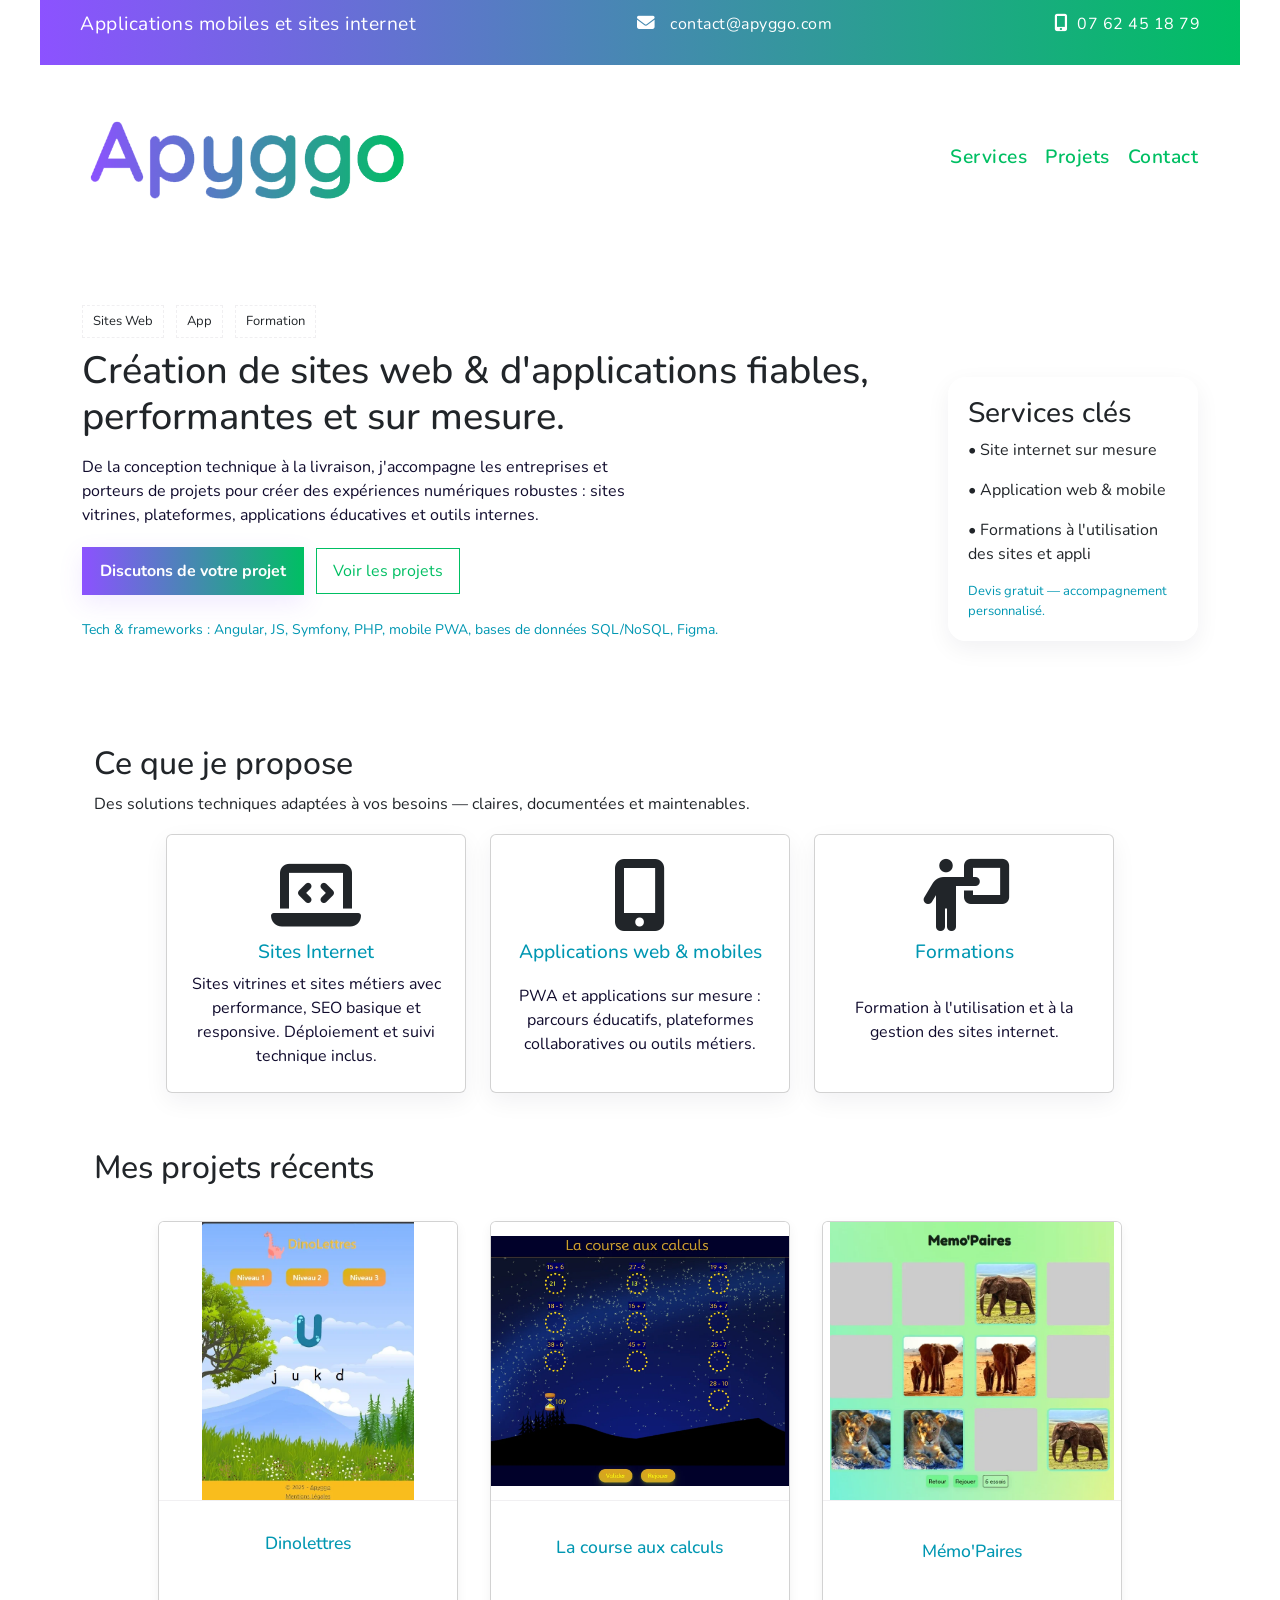
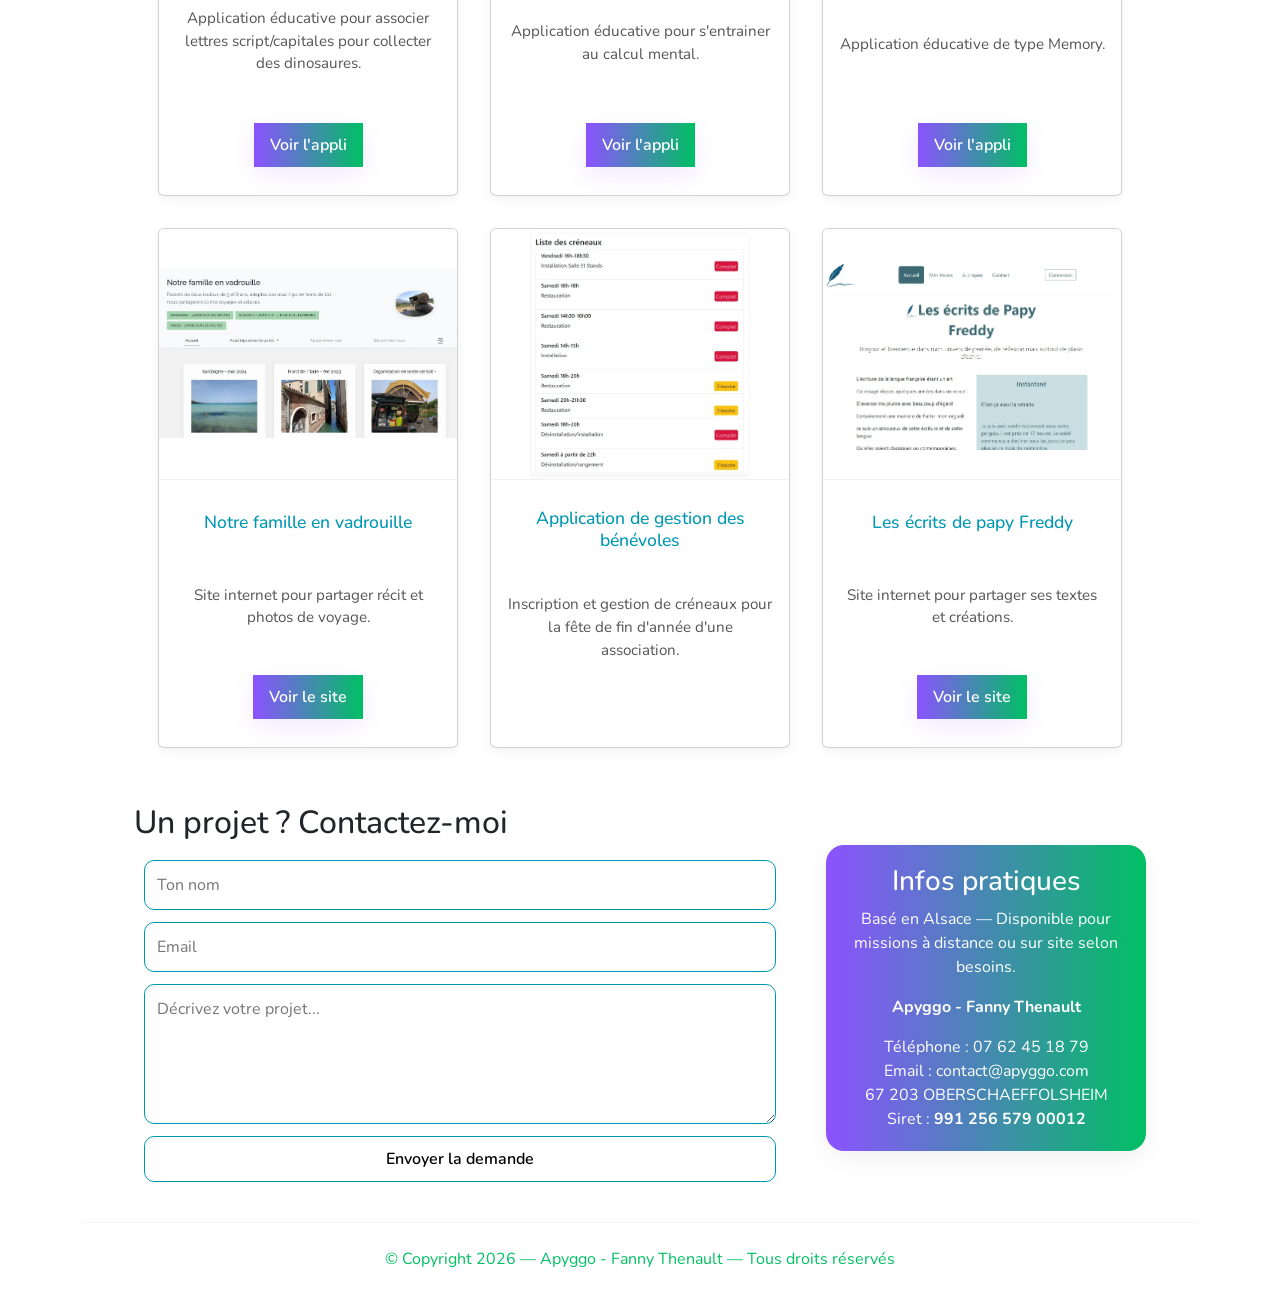
==== index.html @ 365cc399 "form francais" ====
<!doctype html>
<html lang="fr">
<head>
<meta charset="utf-8" />
<meta name="viewport" content="width=device-width,initial-scale=1" />
<title>Apyggo — Développement web & mobile sur mesure</title>
<meta name="description" content="Apyggo — Développeur web & mobile. Création de sites internet, applications éducatives et accompagnement technique sur mesure." />


<!-- Fonts -->
<link rel="preconnect" href="https://fonts.googleapis.com">
<link rel="preconnect" href="https://fonts.gstatic.com" crossorigin>
<link href="https://fonts.googleapis.com/css2?family=Nunito:ital,wght@0,200..1000;1,200..1000&family=Raleway:ital,wght@0,100..900;1,100..900&family=Roboto:ital,wght@0,100;0,300;0,400;0,500;0,700;0,900;1,100;1,300;1,400;1,500;1,700;1,900&display=swap" rel="stylesheet">
 <link href="styles.css" rel="stylesheet">
 <link rel="stylesheet" href="https://cdnjs.cloudflare.com/ajax/libs/font-awesome/6.5.0/css/all.min.css">
<link rel="stylesheet" href="https://cdn.jsdelivr.net/npm/bootstrap@5.3.3/dist/css/bootstrap.min.css" integrity="sha384-QWTKZyjpPEjISv5WaRU9OFeRpok6YctnYmDr5pNlyT2bRjXh0JMhjY6hW+ALEwIH" crossorigin="anonymous">


</head>
<body>


<div class="top-nav">
<p class="top-nav-title">Applications mobiles et sites internet</p>
<p><i class="fa-solid fa-envelope phone-icon"></i><a href="mailto:contact@apyggo.com"> contact@apyggo.com</a></p>
<p><i class="fa-solid fa-mobile-screen-button phone-icon"></i>07 62 45 18 79</p>
</div>

<header>
<div class="container nav">
<div class="brand">
<div class="logo">
<!-- Place your logo file at /assets/logo.png -->
<img src="images/logo_apyggo_3_small.png" alt="Apyggo — logo"/>
</div>

</div>
<nav>
<ul>
<li><a href="#services">Services</a></li>
<li><a href="#projects">Projets</a></li>
<li><a href="#contact">Contact</a></li>
</ul>
</nav>
</div>
</header>

<main class="container">


<!-- HERO -->
<section class="hero">
<div class="hero-left">
<div class="meta reveal">
<div class="chip">Sites Web </div>
<div class="chip">App </div>
<div class="chip">Formation</div>
</div>


<h1 class="reveal">Création de sites web & d'applications fiables, performantes et sur mesure.</h1>
<p class="reveal">De la conception technique à la livraison, j'accompagne les entreprises et porteurs de projets pour créer des expériences numériques robustes : sites vitrines, plateformes, applications éducatives et outils internes.</p>


<div class="cta-row reveal">
<button class="cta-primary" onclick="scrollToContact()">Discutons de votre projet</button>
<a class="cta-ghost" href="#projects">Voir les projets</a>
</div>


<div style="margin-top:22px" class="reveal">
<small class="muted">Tech & frameworks : Angular, JS, Symfony, PHP, mobile PWA, bases de données SQL/NoSQL, Figma.</small>
</div>
</div>


<aside class="hero-card reveal">
<h3 style="margin-top:0">Services clés</h3>
<ul style="padding:0;margin:8px 0 0 0;list-style:none">
<li class="mb-16">• Site internet sur mesure </li>
<li class="mb-16">• Application web & mobile</li>
<li class="mb-16">• Formations à l'utilisation des sites et appli</li>
</ul>
<div style="margin-top:10px;font-size:13px;color:var(--muted)">Devis gratuit — accompagnement personnalisé.</div>
</aside>
</section>


<!-- SERVICES -->
<section id="services">
<div class="container">
<h2 class="reveal">Ce que je propose</h2>
<p class="reveal">Des solutions techniques adaptées à vos besoins — claires, documentées et maintenables.</p>


<div class="service-area" style="margin-top:18px">
<div class="card reveal">
    <i class="fa-solid fa-laptop-code"></i>
<h3>Sites Internet</h3>
<p>Sites vitrines et sites métiers avec performance, SEO basique et responsive. Déploiement et suivi technique inclus.</p>
</div>
<div class="card reveal">
    <i class="fa-solid fa-mobile-screen-button"></i>
<h3>Applications web & mobiles</h3>
<p>PWA et applications sur mesure : parcours éducatifs, plateformes collaboratives ou outils métiers.</p>
</div>
<div class="card reveal">
    <i class="fa-solid fa-person-chalkboard"></i>
<h3>Formations</h3>
<p>Formation à l'utilisation et à la gestion des sites internet.</p>
</div>
</div>
</div>
</section>
<!-- PROJECTS -->

<div class="container" id="projects">
<h2 class="reveal">Mes projets récents</h2>


<div class="project-area" style="margin-top:18px">
    <div class="card card-project reveal">
    <img src="images/screenshots/screenshot_dinolettres.webp" alt="Dinolettres" />
<h3>Dinolettres</h3>
<p>Application éducative pour associer lettres script/capitales pour collecter des dinosaures.</p>
<a href="https://dinolettres.apyggo.com/"  target="_blank" rel="noopener norefeerer" class="cta-primary">Voir l'appli</a>
</div>
<div class="card card-project reveal">
    <img src="images/screenshots/screenshot_course-calcul.webp" alt="Course aux calculs" />
<h3>La course aux calculs</h3>
<p>Application éducative pour s'entrainer au calcul mental.</p>
<a href="https://lacourseauxcalculs.apyggo.com"  target="_blank" rel="noopener norefeerer" class="cta-primary">Voir l'appli</a>
</div>
<div class="card card-project reveal">
    <img src="images/screenshots/screenshot_memopaires.webp" alt="Memopaires" />
<h3>Mémo'Paires</h3>
<p>Application éducative de type Memory.</p>
<a href="https://fanny-elimar.github.io/MEMORY-GAME/"  target="_blank" rel="noopener norefeerer" class="cta-primary">Voir l'appli</a>
</div>
<div class="card card-project reveal">
<img src="images/screenshots/screenshot_nfev.webp" alt="Site de récit de voyage" />
<h3>Notre famille en vadrouille</h3>
<p>Site internet pour partager récit et photos de voyage.</p>
<a href="https://notrefamilleenvadrouille.fr/"  target="_blank" rel="noopener norefeerer" class="cta-primary">Voir le site</a>
</div>

<div class="card card-project reveal">
    <img src="images/screenshots/screenshot_lco.webp" alt="Gestion bénévoles" />
<h3>Application de gestion des bénévoles</h3>
<p>Inscription et gestion de créneaux pour la fête de fin d'année d'une association.</p>
<button class="cta-primary invisible"></button>
</div>
<div class="card card-project reveal">
    <img src="images\screenshots\screenshot_ledpf.webp" alt="Les ecrits de papy freddy" />
<h3>Les écrits de papy Freddy</h3>
<p>Site internet pour partager ses textes et créations.</p>
<a href="https://les-ecrits-de-papy-f66c7e903304.herokuapp.com/index.php"  target="_blank" rel="noopener norefeerer" class="cta-primary">Voir le site</a>
</div>
</div>
</div>
</section>






  <!-- TESTIMONIALS 
  <section>
    <div class="container">
      <h2 class="reveal">Témoignages</h2>
      <div class="testimonials" style="margin-top:18px">
        <blockquote class="reveal">« Travail sérieux, communication claire et livraison dans les délais. » — <strong>Claire D.</strong></blockquote>
        <blockquote class="reveal">« Solution technique solide, facile à maintenir. Merci ! » — <strong>Marc T.</strong></blockquote>
      </div>
    </div>
  </section>
  </main>
-->

  <!-- CONTACT -->
  <section id="contact">
    <div class="container">
      <div class="contact-form-container">
        <h2 class="reveal">Un projet ? Contactez-moi</h2>

<form id="contactForm" class="reveal contact-form" action="https://formsubmit.co/3fa134fcbb87dc10301cbcd8e6953975" method="POST">
  
  <!-- Nom -->
  <input type="text" name="name" placeholder="Ton nom" required />

  <!-- Email -->
  <input type="email" name="email" placeholder="Email" required />

  <!-- Message -->
  <textarea name="message" placeholder="Décrivez votre projet..." required></textarea>

  <!-- Honeypot pour anti-spam -->
  <input type="text" name="_honey" style="display:none" />

  <!-- Langue en français -->
  <input type="hidden" name="_language" value="fr">

  <!-- Sujet du mail -->
  <input type="hidden" name="_subject" value="Nouveau message depuis le site">

  <!-- Template tableau -->
  <input type="hidden" name="_template" value="table">

  <button type="submit" class="btn-contact">Envoyer la demande</button>
</form>

<!-- Message de confirmation -->
<div id="confirmationMessage" style="display:none; margin-top: 16px; color: green; font-weight: 600;">
  Merci ! Votre message a bien été envoyé.
</div>
      </div>

      <aside class="hero-card reveal contact-card">
        <h3>Infos pratiques</h3>
        <p >Basé en Alsace — Disponible pour missions à distance ou sur site selon besoins. </p>
        <div >
        <p ><strong>Apyggo - Fanny Thenault</strong></p>
          <p class="coordonnees">Téléphone : 07 62 45 18 79</p>
          <p class="coordonnees">Email : <a href="mailto:contact@apyggo.com">contact@apyggo.com</a></p>
          <p class="coordonnees">67 203 OBERSCHAEFFOLSHEIM</p>
          <p class="coordonnees">Siret : <strong>991 256 579 00012</strong></p>
        </div>
      </aside>
    </div>
  </section>



<footer>
  <div class="container footer">

      <p>© Copyright <span id="year"></span> — Apyggo - Fanny Thenault — Tous droits réservés </p>

  </div>
</footer>
<button id="backToTop" title="Retour en haut">^</button>

  <script src="https://cdn.jsdelivr.net/npm/bootstrap@5.3.0-alpha1/dist/js/bootstrap.bundle.min.js"></script>
    <script src="script.js"></script>
    <script src="https://cdn.jsdelivr.net/npm/bootstrap@5.3.3/dist/js/bootstrap.min.js" integrity="sha384-0pUGZvbkm6XF6gxjEnlmuGrJXVbNuzT9qBBavbLwCsOGabYfZo0T0to5eqruptLy" crossorigin="anonymous"></script>
    <script src="https://cdn.jsdelivr.net/npm/bootstrap@5.3.3/dist/js/bootstrap.bundle.min.js" integrity="sha384-YvpcrYf0tY3lHB60NNkmXc5s9fDVZLESaAA55NDzOxhy9GkcIdslK1eN7N6jIeHz" crossorigin="anonymous"></script>


</body>
</html>
---- styles.css ----
:root{
--bg: #ffffff;
--muted: #0097b2;
--text: #100b2d; /* ton violet sombre existant */
--accent-start: #8c52ff; /* fournie */
--accent-end: #00bf63; /* fournie (corrigée) */
--accent: linear-gradient(90deg,var(--accent-start),var(--accent-end));
--card-shadow: 0 8px 24px rgba(16,11,45,0.06);
--radius: 14px;
--container: 1100px;
}


*{box-sizing:border-box;   font-family: "Nunito", sans-serif; }
html,body{height:100%;}
body{
margin:0;
font-family: "Nunito", sans-serif;
color:var(--text);
background:var(--bg);
-webkit-font-smoothing:antialiased;
-moz-osx-font-smoothing:grayscale;
line-height:1.5;
-webkit-tap-highlight-color:transparent;
}


a{color:inherit;text-decoration:none}





/* Header */
.top-nav{padding:0 0;position:sticky;top:0;backdrop-filter: blur(6px);background:linear-gradient(90deg, #8c52ff, #00bf63);z-index:60;
max-width: 1200px;
  margin: 0 auto;
  padding: 10px 40px;
  display: flex;
  flex-wrap: wrap;
  align-items: center;
  justify-content: space-between;}
  .top-nav-title {
    font-size: larger;
  }

.nav{max-width: 1200px;
  margin: 20px auto;
  padding: 18px 40px;
  display: flex;
  align-items: center;
  justify-content: space-between;}
.brand{display:flex;gap:12px;align-items:center}
.logo{display:flex;align-items:center;gap:10px;}
.logo img{height:110px;width:auto;display:block;}
.brand .title{font-weight:700;color:var(--text)}
nav ul{display:flex;gap:18px;list-style:none;margin:0;padding:0}
.nav ul{display:flex;gap:18px;list-style:none;margin:0;padding:0}
.phone-icon {
  color: white;
  font-size: 1.1rem;
  padding: 0 10px;
}
.top-nav p {
    color: #fff;
  letter-spacing: 0.5px;
  position: relative;
  transition: transform 0.3s ease;}

  .top-nav a {
    color: #fff;
  letter-spacing: 0.5px;
  position: relative;
  transition: transform 0.3s ease;
text-decoration: none;
}

.top-nav a:hover {
    color: #c0c4c8;
}

.nav a{color: var(--accent-end);
  text-decoration: none;
  font-weight: 600;
  font-size: 1.2rem;
  letter-spacing: 0.5px;
  position: relative;
  transition: color 0.3s ease;
}

  .nav-links a::after {
  content: "";
  position: absolute;
  bottom: -6px;
  left: 0;
  width: 0%;
  height: 2px;
  background: #fff;
  transition: width 0.3s ease;
}
nav a:hover {
  color: #548bc6;
}

.nav-links a:hover::after {
  width: 100%;
}
.btn{display:inline-flex;align-items:center;gap:10px;padding:10px 16px;border-radius:10px;border:1px solid rgba(16,11,45,0.06);background:white;cursor:pointer;font-weight:600}
.btn-contact{text-align: center;padding:10px 16px;border-radius:10px;border:1px solid var(--muted);background:white;cursor:pointer;font-weight:600}
.btn-contact:hover{background:var(--muted);color:white;cursor:pointer;font-weight:600}


/* Hero */
.hero{padding:64px 0 48px; display: flex;gap: 20px;}
.hero h1{font-size:38px;margin:0 0 16px}
.hero p{margin:0 0 20px;color:var(--text);max-width:56ch}
.cta-row{display:flex;gap:12px;align-items:center}
.cta-primary{background:var(--accent-start);background-image:var(--accent);color:white;padding:12px 18px;border:none;box-shadow:0 8px 24px rgba(140,82,255,0.12);cursor:pointer;font-weight:700}
.cta-ghost{border:1px solid var(--accent-end);color: var(--accent-end); padding:10px 16px;background:white; text-decoration: none;}


.hero-card{background:linear-gradient(180deg,rgba(255,255,255,0.9),white);padding:20px;border-radius:18px;box-shadow:var(--card-shadow);min-width:250px;margin-top: auto;}
.meta{display:flex;gap:12px;align-items:center;margin-bottom:10px}
.chip{font-size:13px;padding:6px 10px;border:1px dashed rgba(16,11,45,0.06)}
@media (max-width: 980px) {
  .hero {
    flex-direction: column;
    gap: 24px;
    padding: 48px 20px;
  }
}

/* Services */
section{padding:56px 0}

.service-area {
  display: flex;
  flex-wrap: wrap;
  justify-content: center; /* ✅ centrage plus fluide */
  gap: 24px; /* ✅ espace régulier entre cartes */
}

/* Carte */
.card {
  flex: 0 1 300px; /* ✅ largeur fixe mais flexible sur petits écrans */
  height: 300px;
  background: #fff;
  padding: 24px 20px;
  box-shadow: var(--card-shadow);
  color: var(--muted);
  text-align: center;
  border-radius: 12px;
  display: flex;
  flex-direction: column; /* ✅ structure verticale */
  justify-content: space-between; /* ✅ garde une belle répartition du contenu */
  transition: transform 0.3s ease, box-shadow 0.3s ease;
}

/* Icône */
.card i {
  font-size: 8vh;
  margin-bottom: 10px;
}

/* Titre */
.card h3 {
  margin: 0 0 8px;
  color: var(--muted);
  font-size: 1.2rem;
}

/* Texte */
.card p {
  margin: 0;
  color: var(--text);
  flex-grow: 1; /* ✅ équilibre les hauteurs selon la longueur du texte */
  display: flex;
  align-items: center;
  justify-content: center;
  text-align: center;
}


/* projets */
.card-project {
  display: flex;
  flex-direction: column;
  justify-content: space-between;
  background: #fff;
  border: 1px solid rgba(16, 11, 45, 0.06);
  box-shadow: 0 4px 12px rgba(0, 0, 0, 0.05);
  padding: 0 0 16px;
  text-align: center;
  transition: transform 0.3s ease, box-shadow 0.3s ease;
  height: 100%;
  width: 280px; /* ✅ rend la carte plus étroite (ajuste selon ton design) */
  margin:1rem;
  overflow: hidden;
}

/* Image */
.card-project img {
  width: 100%;
  height: 50%;
  object-fit: contain;
  background-color: #fff;
  border-bottom: 1px solid rgba(16, 11, 45, 0.06);
  display: block;
}

/* Contenu */
.card-project h3 {
  font-size: 1.1rem;
  color: var(--muted);
  margin: 14px 0 6px;
  padding: 0 1rem;
}

.card-project p {
  color: #555;
  font-size: 0.95rem;
  padding: 0 1rem;
  margin-bottom: 1px; /* ✅ réduit l’espace sous le texte */
  flex-grow: 0.5;
}

.card-project a {
    text-decoration: none;
}

/* Bouton */
.card-project .cta-primary {
  align-self: center;
  margin-top: 0; /* ✅ supprime l’espace supplémentaire au-dessus */
  margin-bottom: 12px; /* un petit espace en bas pour respirer */
  background: linear-gradient(90deg, #8c52ff, #00bf63);
  color: #fff;
  border: none;
  padding: 10px 16px;
  font-weight: 600;
  cursor: pointer;
  transition: opacity 0.3s ease;
}

.cta-primary.invisible {
    background:none;
}

.card-project .cta-primary:hover {
  opacity: 0.9;
}

.card-project:hover {
  transform:  scale(1.01);
  box-shadow: 0 6px 20px rgba(0, 0, 0, 0.08);
}

.project-area {
    display: flex;
    flex-wrap: wrap;
    justify-content: center;
}





/* Testimonials */
.testimonials{display:grid;grid-template-columns:1fr 1fr;gap:18px}
blockquote{margin:0;padding:18px;border-radius:12px;background:linear-gradient(180deg,rgba(240,246,255,0.7),white)}
/* Contact */
.contact{display:flex;}
form{display:flex;flex-direction:column;gap:12px}
input,textarea,select{padding:12px;border-radius:10px;border:1px solid var(--muted);font-size:15px}
textarea{min-height:140px}

#contact {
    padding:0 0;
max-width: 1200px;
  margin: 0 auto;
  padding: 40px 40px;
  display: flex;
    justify-content: center;
 }

 #contact .container {
  display: flex;
  flex-wrap: wrap; /* ✅ pour gérer le responsive */
  justify-content: space-between;
  align-items: center;
  gap: 40px;
  max-width: 1200px;
  width: 100%;
}

 .contact-form-container {
flex: 1;
 }

 .contact-card {background:linear-gradient(90deg, #8c52ff, #00bf63);
    padding: auto;
max-width: 320px;
  margin: 0 auto;

  color: white;

  text-align: center;
 }

 .coordonnees {
    padding: 0;
    margin: 0;
    gap: 10px;
 }

 .contact-card a {
    color: inherit;
    text-decoration: none;
 }

 .contact-form {
    background-color: #fff;
    padding: 10px;
    border: #0097b2;
    border-radius: 10px;
}



.footer{padding:24px 0;color:var(--accent-end);border-top:1px solid rgba(16,11,45,0.04);display: flex; justify-content: center;flex-wrap: wrap;}

#backToTop {
  position: fixed;
  bottom: 24px;
  right: 24px;
  width: 48px;
  height: 48px;
  display: flex;
  align-items: center;
  justify-content: center;

  font-size: 1.5rem;
  background: linear-gradient(90deg, #8c52ff, #00bf63);
  color: white;
  border: none;
  border-radius: 50%;
  cursor: pointer;
  box-shadow: 0 4px 12px rgba(0,0,0,0.25);
  opacity: 0;
  pointer-events: none;
  transition: all 0.3s ease;
  z-index: 999;
}

/* Affichage du bouton */
#backToTop.show {
  opacity: 0.5;
  pointer-events: auto;
}

/* Effet au hover */
#backToTop:hover {
  transform: translateY(-4px) scale(1.1);
  opacity: 1;
  box-shadow: 0 6px 20px rgba(0,0,0,0.3);
}


/* Responsive */
@media (max-width: 768px) {

  .card-project {
    width: 100%;
  }

  .card-project img {
    height: 200px;
  }
  .top-nav {
    width: 100%;
}
}


@media (max-width:640px){

header .nav {
    text-align: center;
}
.top-nav {
    width: 100%;
}
}

@media (max-width: 1200px) {
  .top-nav {
    max-width: 100%;
    width: 100%;
    margin: 0;
    border-radius: 0; /* optionnel, si tu veux qu’elle colle bien aux bords */
  }
}

@media (max-width: 800px) {
  .top-nav-title {
    display: none;
  }
}

/* Quand l'écran fait moins de 500px, on masque entièrement la barre du haut */
@media (max-width: 500px) {
  .top-nav {
    display: none;
  }
}



@media (max-width: 1200px) {
  .container {
    max-width: 100%;
    padding: 0 20px; /* marge latérale homogène sur tous les écrans < 1200px */
  }
}

@media (max-width: 768px) {
  /* Container du header */
  header .container.nav {
    flex-direction: column;      /* empile logo et nav */
    align-items: center;         /* centre horizontalement */
    gap: 16px;                   /* espace entre logo et nav */
    padding: 0 12px;
  }

  /* Logo centré */
  .brand {
    justify-content: center;
    width: 100%;
  }

  /* Nav centré */
  nav {
    width: 100%;
  }

  nav ul {
    justify-content: center;     /* centre les liens */
    flex-wrap: wrap;             /* wrap si trop long */
    gap: 12px;                   /* espace entre liens */
  }

  nav li {
    margin: 0;
  }
}




/* small animations */
.reveal{opacity:0;transform:translateY(10px);transition:all 700ms cubic-bezier(.16,.84,.24,1)}
.reveal.active{opacity:1}


/* utility */
.muted{color:var(--muted)}
.mb-16{margin-bottom:16px}
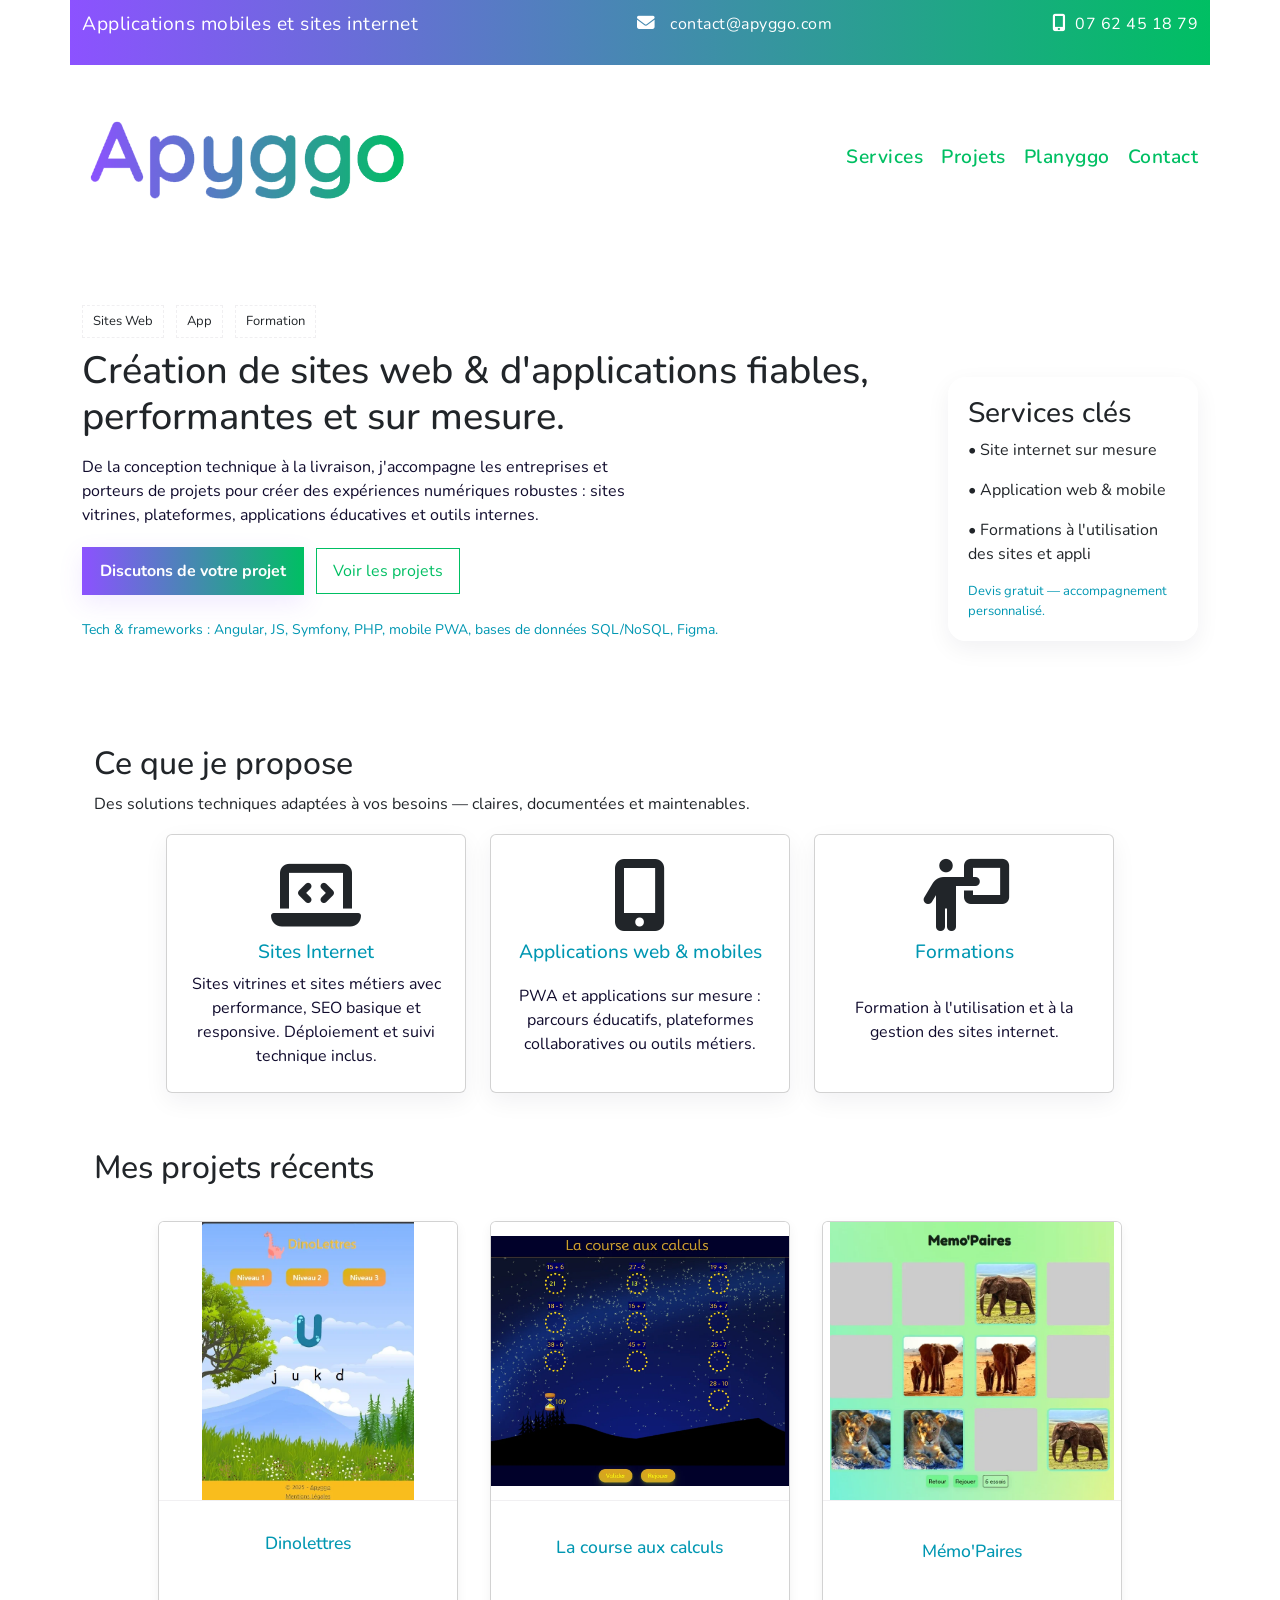
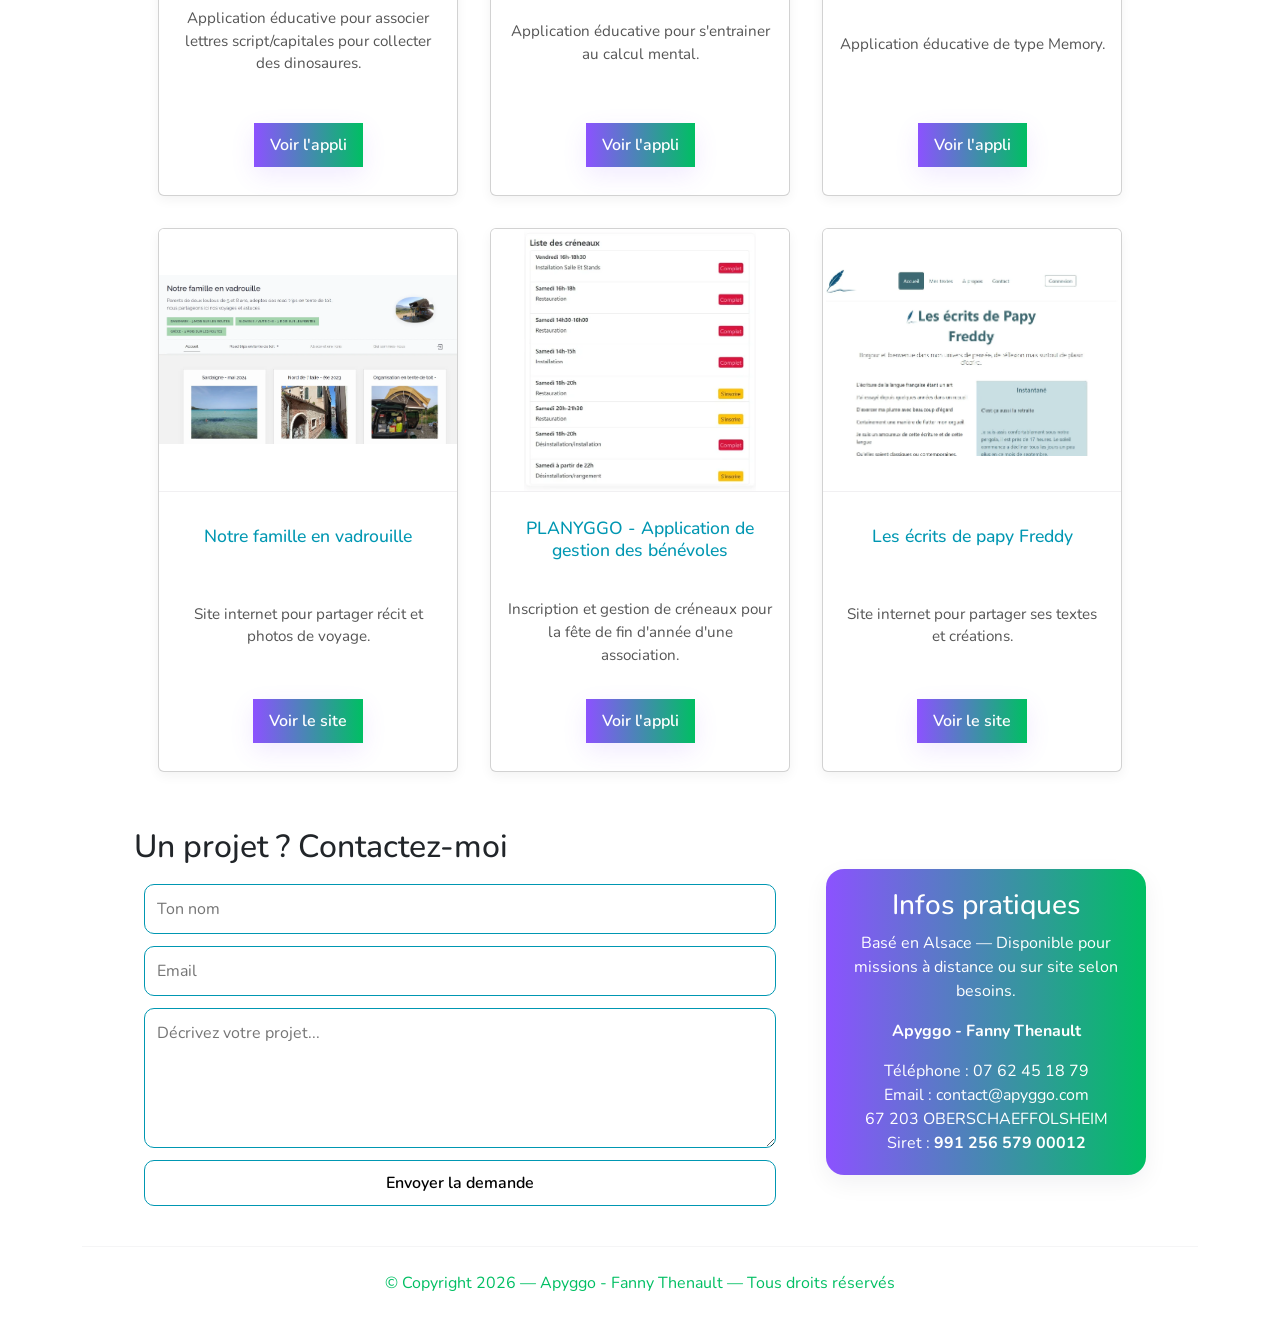
==== commit fb37cbe8: "ajout page planyggo" ====
--- a/index.html
+++ b/index.html
@@ -3,8 +3,8 @@
 <head>
 <meta charset="utf-8" />
 <meta name="viewport" content="width=device-width,initial-scale=1" />
-<title>Apyggo — Développement web & mobile sur mesure</title>
-<meta name="description" content="Apyggo — Développeur web & mobile. Création de sites internet, applications éducatives et accompagnement technique sur mesure." />
+<title>Apyggo — Développement web & mobile </title>
+<meta name="description" content="Apyggo — Développement web & mobile. Création de sites internet, applications éducatives et accompagnement technique sur mesure." />
 
 
 <!-- Fonts -->
@@ -14,20 +14,26 @@
  <link href="styles.css" rel="stylesheet">
  <link rel="stylesheet" href="https://cdnjs.cloudflare.com/ajax/libs/font-awesome/6.5.0/css/all.min.css">
 <link rel="stylesheet" href="https://cdn.jsdelivr.net/npm/bootstrap@5.3.3/dist/css/bootstrap.min.css" integrity="sha384-QWTKZyjpPEjISv5WaRU9OFeRpok6YctnYmDr5pNlyT2bRjXh0JMhjY6hW+ALEwIH" crossorigin="anonymous">
-
+    <meta property="og:title" content="Apyggo – Création d'applications et de sites web" />
+    <meta property="og:description" content="Conception d'applis pour simplifier l'apprentissage et le quotidien / Création de sites internet" />
+    <meta property="og:image" content="https://apyggo.com/images/logo_apyggo_2.png" />
+    <meta property="og:url" content="https://apyggo.com" />
+    <meta property="og:type" content="website" />
+
+<link rel="icon" href="images/logo_apyggo_favicon.png" type="image/png">
 
 </head>
 <body>
 
 
-<div class="top-nav">
+<div class="top-nav container">
 <p class="top-nav-title">Applications mobiles et sites internet</p>
 <p><i class="fa-solid fa-envelope phone-icon"></i><a href="mailto:contact@apyggo.com"> contact@apyggo.com</a></p>
 <p><i class="fa-solid fa-mobile-screen-button phone-icon"></i>07 62 45 18 79</p>
 </div>
 
 <header>
-<div class="container nav">
+<div class="container nav main">
 <div class="brand">
 <div class="logo">
 <!-- Place your logo file at /assets/logo.png -->
@@ -39,6 +45,7 @@
 <ul>
 <li><a href="#services">Services</a></li>
 <li><a href="#projects">Projets</a></li>
+<li><a href="planyggo.html">Planyggo</a></li>
 <li><a href="#contact">Contact</a></li>
 </ul>
 </nav>
@@ -146,10 +153,9 @@
 
 <div class="card card-project reveal">
     <img src="images/screenshots/screenshot_lco.webp" alt="Gestion bénévoles" />
-<h3>Application de gestion des bénévoles</h3>
+<h3>PLANYGGO - Application de gestion des bénévoles</h3>
 <p>Inscription et gestion de créneaux pour la fête de fin d'année d'une association.</p>
-<button class="cta-primary invisible"></button>
-</div>
+<a href="planyggo.html"  target="_blank" rel="noopener norefeerer" class="cta-primary">Voir l'appli</a></div>
 <div class="card card-project reveal">
     <img src="images\screenshots\screenshot_ledpf.webp" alt="Les ecrits de papy freddy" />
 <h3>Les écrits de papy Freddy</h3>
@@ -184,36 +190,12 @@
       <div class="contact-form-container">
         <h2 class="reveal">Un projet ? Contactez-moi</h2>
 
-<form id="contactForm" class="reveal contact-form" action="https://formsubmit.co/3fa134fcbb87dc10301cbcd8e6953975" method="POST">
-  
-  <!-- Nom -->
-  <input type="text" name="name" placeholder="Ton nom" required />
-
-  <!-- Email -->
-  <input type="email" name="email" placeholder="Email" required />
-
-  <!-- Message -->
-  <textarea name="message" placeholder="Décrivez votre projet..." required></textarea>
-
-  <!-- Honeypot pour anti-spam -->
-  <input type="text" name="_honey" style="display:none" />
-
-  <!-- Langue en français -->
-  <input type="hidden" name="_language" value="fr">
-
-  <!-- Sujet du mail -->
-  <input type="hidden" name="_subject" value="Nouveau message depuis le site">
-
-  <!-- Template tableau -->
-  <input type="hidden" name="_template" value="table">
-
-  <button type="submit" class="btn-contact">Envoyer la demande</button>
-</form>
-
-<!-- Message de confirmation -->
-<div id="confirmationMessage" style="display:none; margin-top: 16px; color: green; font-weight: 600;">
-  Merci ! Votre message a bien été envoyé.
-</div>
+        <form id="contactForm" class="reveal contact-form" action="https://formsubmit.co/3fa134fcbb87dc10301cbcd8e6953975" method="POST">
+          <input type="text" name="name" placeholder="Ton nom" required />
+          <input type="email" name="email" placeholder="Email" required />
+          <textarea name="message" placeholder="Décrivez votre projet..." required></textarea>
+          <button type="submit" class="btn-contact">Envoyer la demande</button>
+        </form>
       </div>
 
       <aside class="hero-card reveal contact-card">
--- a/styles.css
+++ b/styles.css
@@ -49,10 +49,12 @@
   padding: 18px 40px;
   display: flex;
   align-items: center;
-  justify-content: space-between;}
+  justify-content: space-between;
+}
 .brand{display:flex;gap:12px;align-items:center}
 .logo{display:flex;align-items:center;gap:10px;}
 .logo img{height:110px;width:auto;display:block;}
+.logo-planyggo img {height:40px;width:auto;display:block;}
 .brand .title{font-weight:700;color:var(--text)}
 nav ul{display:flex;gap:18px;list-style:none;margin:0;padding:0}
 .nav ul{display:flex;gap:18px;list-style:none;margin:0;padding:0}
@@ -327,7 +329,24 @@
 
 
 
-.footer{padding:24px 0;color:var(--accent-end);border-top:1px solid rgba(16,11,45,0.04);display: flex; justify-content: center;flex-wrap: wrap;}
+.footer{
+  padding:24px 0;
+  color:var(--accent-end);
+  border-top:1px solid rgba(16,11,45,0.04);
+  display: flex; 
+  justify-content: center;
+  flex-wrap: wrap;
+flex-direction: column;
+align-items: center;
+  i {
+      color:var(--accent-end);
+  }
+
+    a {
+      color:var(--accent-end);
+      text-decoration: none;
+  }
+}
 
 #backToTop {
   position: fixed;
@@ -401,7 +420,7 @@
   }
 }
 
-@media (max-width: 800px) {
+@media (max-width: 991px) {
   .top-nav-title {
     display: none;
   }
@@ -423,6 +442,7 @@
   }
 }
 
+body:not(.planyggo-page) {
 @media (max-width: 768px) {
   /* Container du header */
   header .container.nav {
@@ -453,6 +473,7 @@
     margin: 0;
   }
 }
+}
 
 
 
@@ -465,3 +486,54 @@
 /* utility */
 .muted{color:var(--muted)}
 .mb-16{margin-bottom:16px}
+
+
+.icone-planyggo {
+  color:var(--muted);
+}
+
+
+.tarif-area {
+  display: flex;
+  flex-wrap: wrap;
+  justify-content: center; /* ✅ centrage plus fluide */
+  gap: 24px; /* ✅ espace régulier entre cartes */
+
+  .card {
+    justify-content: center;
+  }
+}
+
+.tarif {
+  background:linear-gradient(90deg, #8c52ff, #00bf63);
+      padding: auto;
+max-width: 320px;
+  margin: 0 auto;
+  color: white;
+  text-align: center;
+      gap: 10px;
+display: flex;
+  p {
+    color: white;
+      text-align:left;
+      padding-bottom: 10px;
+      justify-content: start;
+  }
+
+  h3 {
+    color: white;
+    font-size: 1.6rem;
+  }
+}
+
+.hero-planyggo {
+
+
+  h1 {
+    font-size: 4rem;
+    color:var(--accent-start) ;
+    font-weight: 800;
+    margin-bottom: 50px;
+  }
+}
+
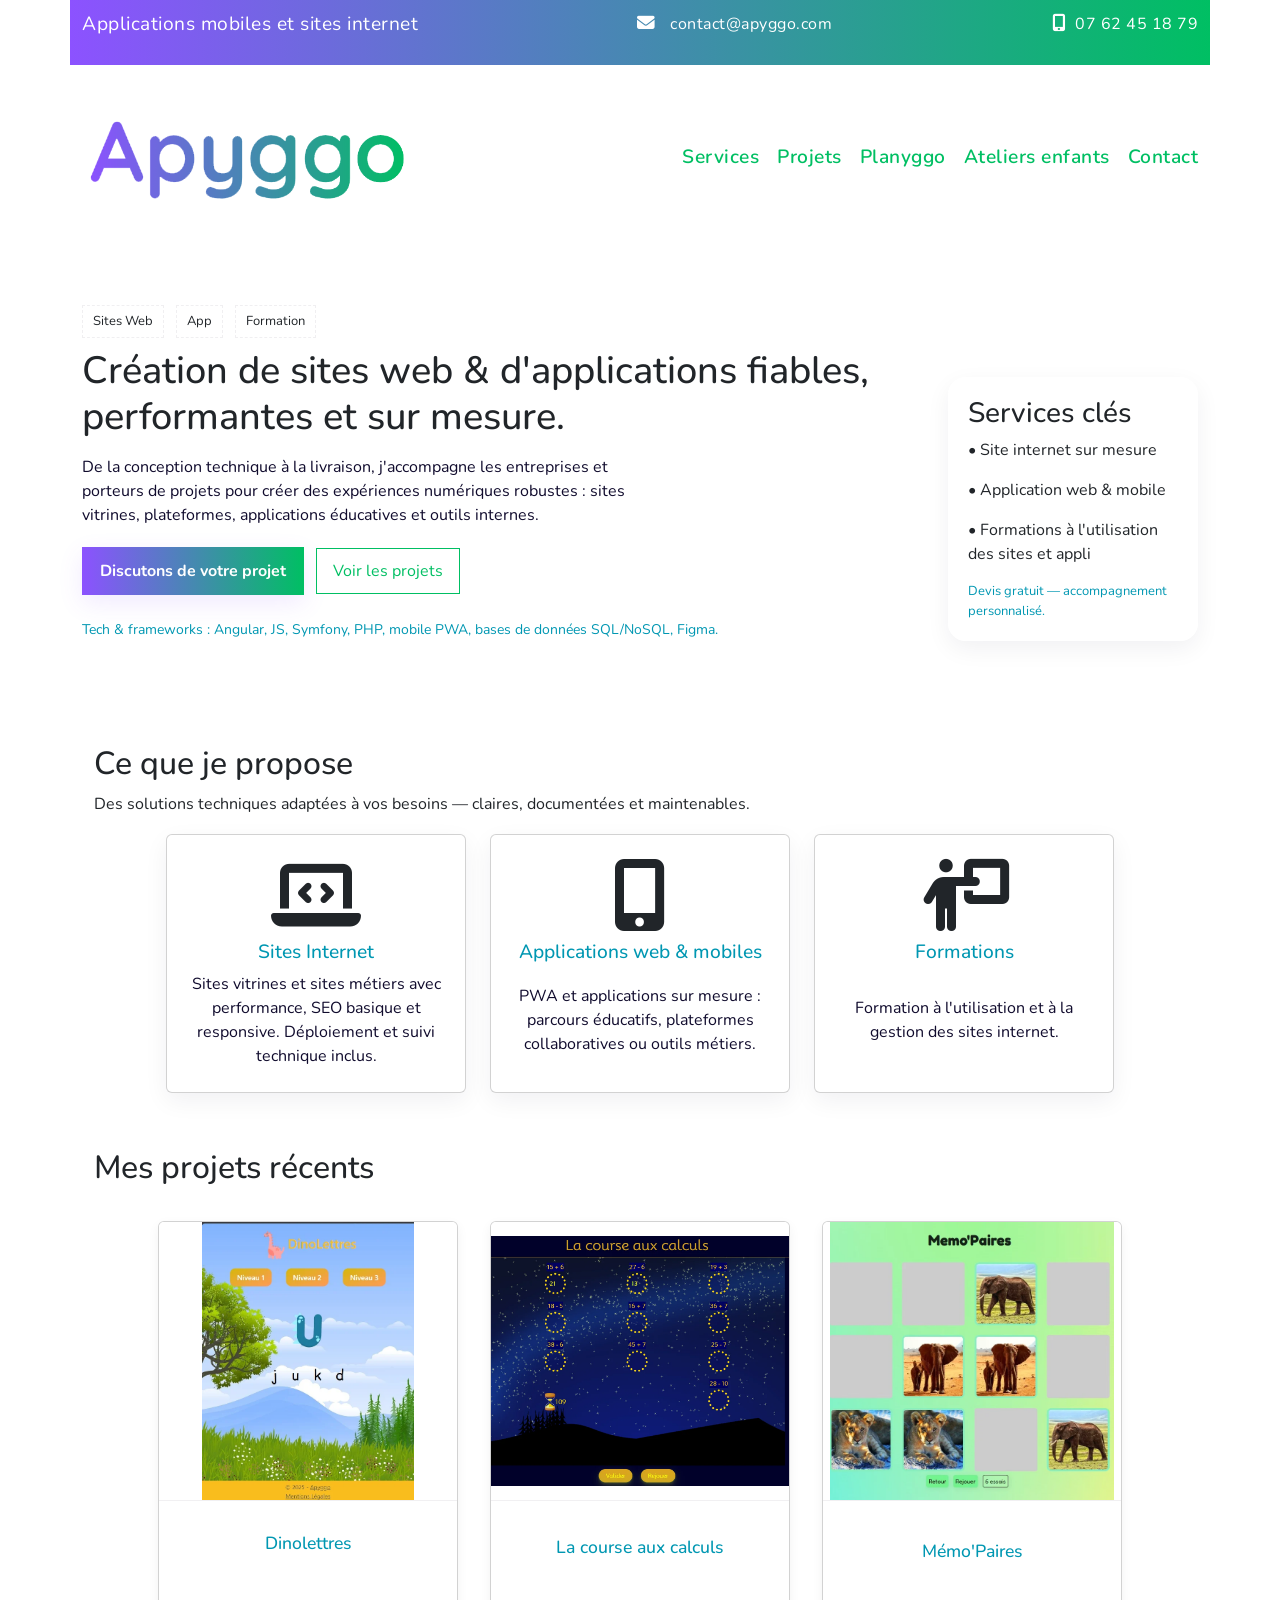
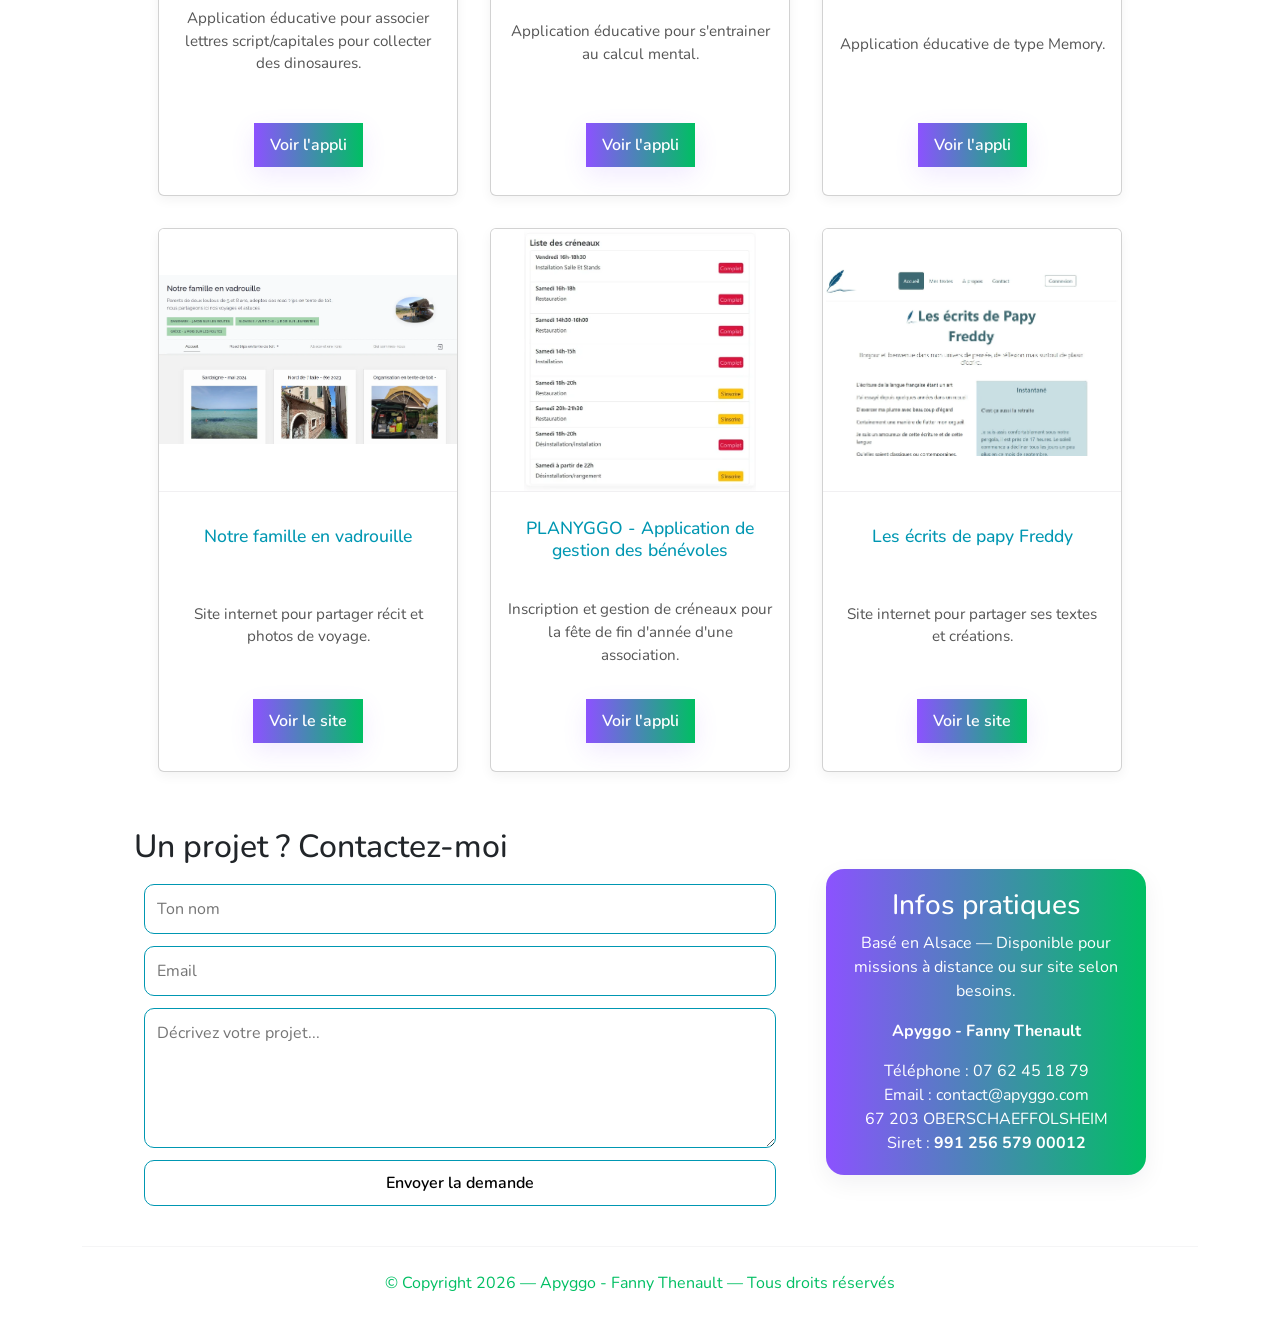
==== commit 80b82cf4: "ajout lien scratch sur page accueil" ====
--- a/index.html
+++ b/index.html
@@ -46,6 +46,7 @@
 <li><a href="#services">Services</a></li>
 <li><a href="#projects">Projets</a></li>
 <li><a href="planyggo.html">Planyggo</a></li>
+<li><a href="/stages-scratch/index.html">Ateliers enfants</a></li>
 <li><a href="#contact">Contact</a></li>
 </ul>
 </nav>
--- a/styles.css
+++ b/styles.css
@@ -117,8 +117,9 @@
 .hero h1{font-size:38px;margin:0 0 16px}
 .hero p{margin:0 0 20px;color:var(--text);max-width:56ch}
 .cta-row{display:flex;gap:12px;align-items:center}
-.cta-primary{background:var(--accent-start);background-image:var(--accent);color:white;padding:12px 18px;border:none;box-shadow:0 8px 24px rgba(140,82,255,0.12);cursor:pointer;font-weight:700}
+.cta-primary{background:var(--accent-start);background-image:var(--accent);color:white;padding:12px 18px;border:none;box-shadow:0 8px 24px rgba(140,82,255,0.12);cursor:pointer;font-weight:700; text-decoration: none;}
 .cta-ghost{border:1px solid var(--accent-end);color: var(--accent-end); padding:10px 16px;background:white; text-decoration: none;}
+
 
 
 .hero-card{background:linear-gradient(180deg,rgba(255,255,255,0.9),white);padding:20px;border-radius:18px;box-shadow:var(--card-shadow);min-width:250px;margin-top: auto;}
@@ -474,6 +475,7 @@
   }
 }
 }
+
 
 
 
@@ -519,10 +521,25 @@
       padding-bottom: 10px;
       justify-content: start;
   }
+  .center {
+  justify-content: center;
+  margin-top: 0;
+  padding-top: 0;
+  margin-bottom: 0;
+  padding-bottom: 0;
+  gap: 0;
+}
+span {
+  font-weight: 600;
+  font-size: 1.3rem;
+  padding-right: 10px;
+}
 
   h3 {
     color: white;
     font-size: 1.6rem;
+    padding-bottom: 0;
+    margin-bottom: 0;
   }
 }
 
@@ -537,3 +554,21 @@
   }
 }
 
+
+.blog-content div {
+  margin-bottom: 20px;
+  margin-left: 50px;
+  margin-top:20px;
+}
+
+.blog-content h2 {
+  margin-top: 20px;
+}
+
+.card-body div {
+  margin-top: 20px;
+}
+
+.not-published {
+  display: none;
+}
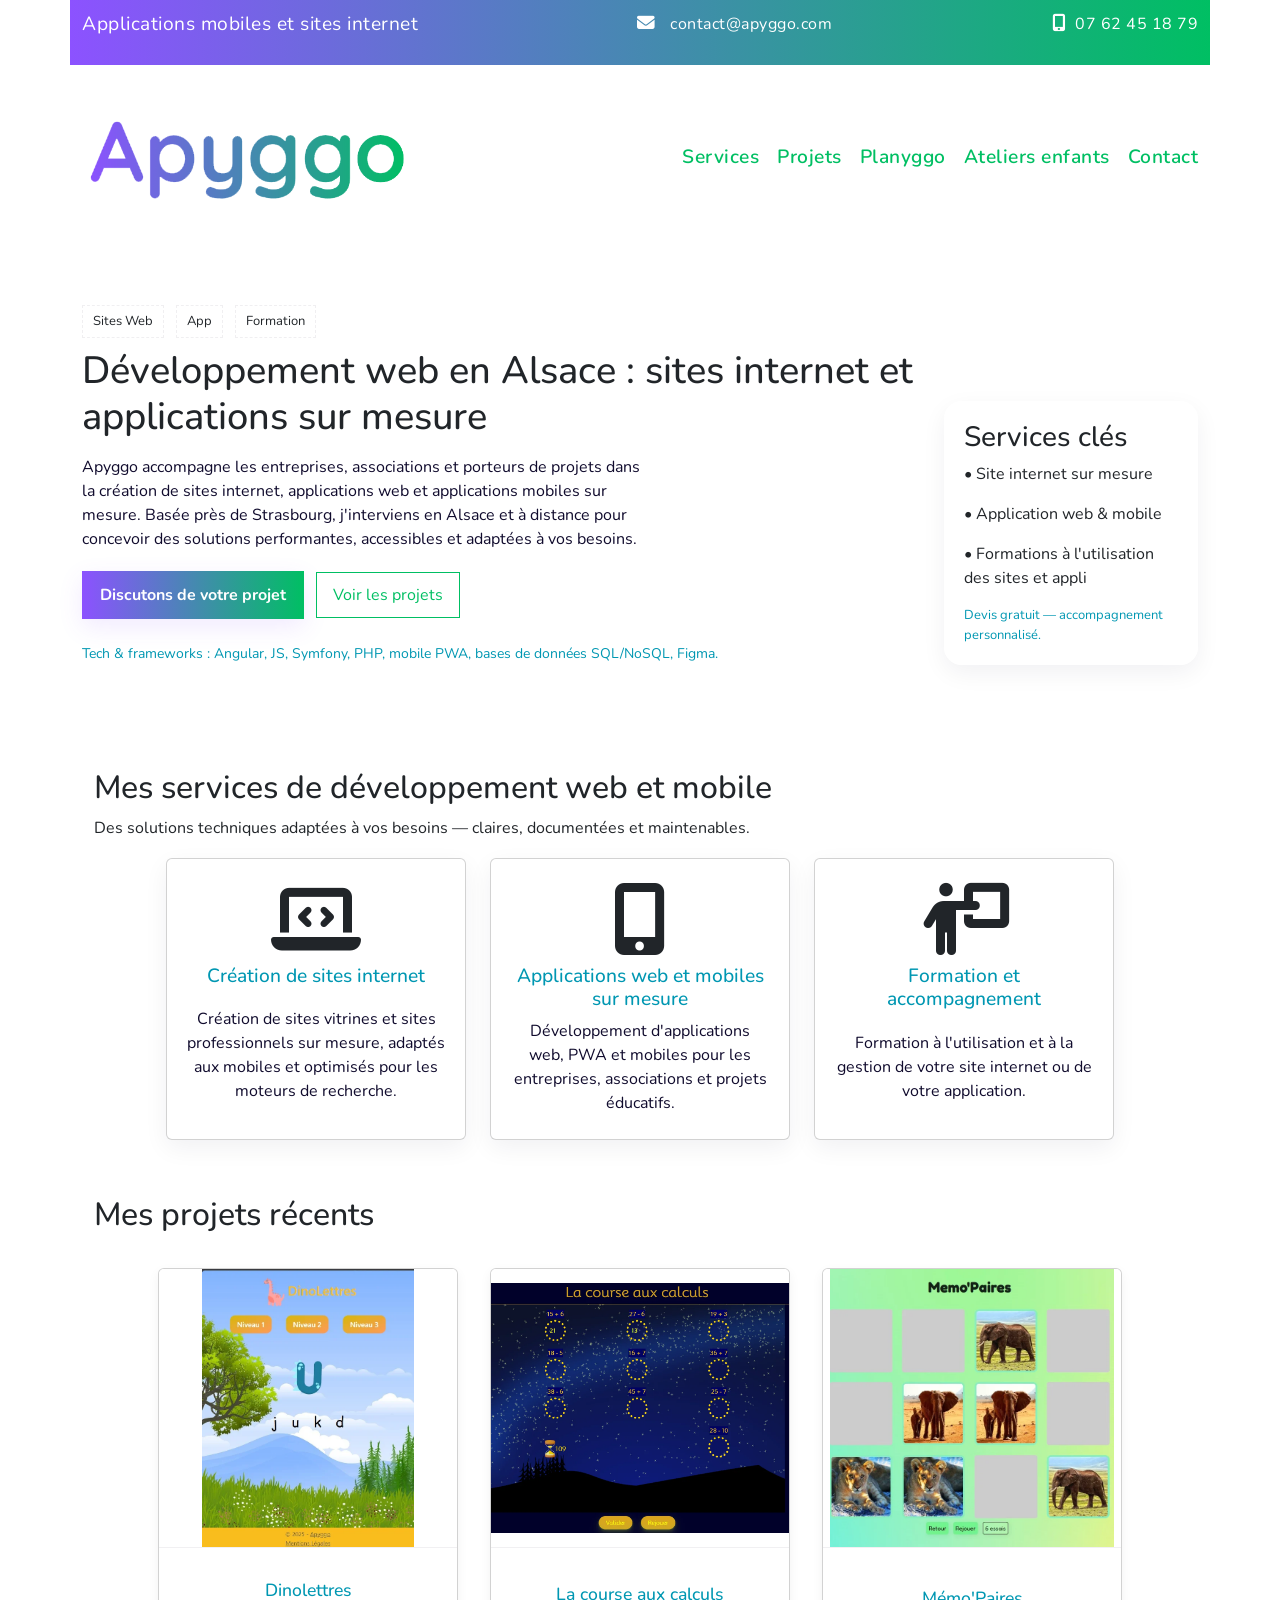
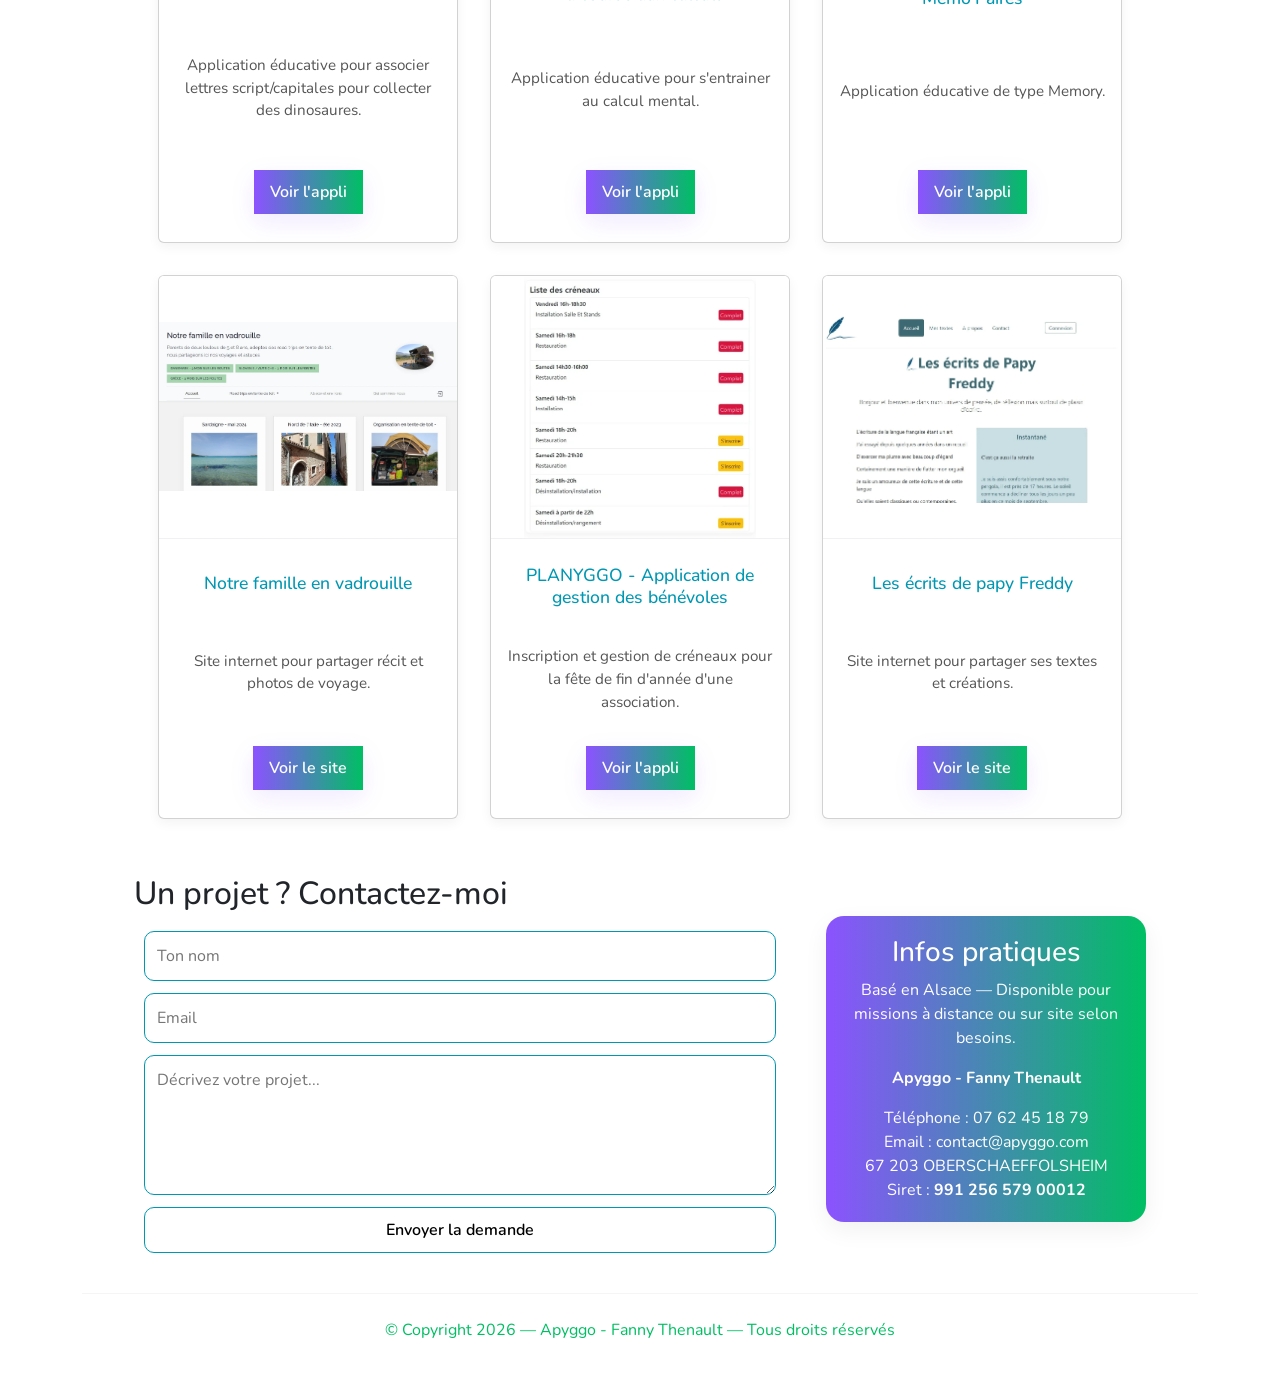
==== commit c053aed1: "amelioration seo" ====
--- a/index.html
+++ b/index.html
@@ -1,28 +1,6 @@
 <!doctype html>
 <html lang="fr">
-<head>
-<meta charset="utf-8" />
-<meta name="viewport" content="width=device-width,initial-scale=1" />
-<title>Apyggo — Développement web & mobile </title>
-<meta name="description" content="Apyggo — Développement web & mobile. Création de sites internet, applications éducatives et accompagnement technique sur mesure." />
-
-
-<!-- Fonts -->
-<link rel="preconnect" href="https://fonts.googleapis.com">
-<link rel="preconnect" href="https://fonts.gstatic.com" crossorigin>
-<link href="https://fonts.googleapis.com/css2?family=Nunito:ital,wght@0,200..1000;1,200..1000&family=Raleway:ital,wght@0,100..900;1,100..900&family=Roboto:ital,wght@0,100;0,300;0,400;0,500;0,700;0,900;1,100;1,300;1,400;1,500;1,700;1,900&display=swap" rel="stylesheet">
- <link href="styles.css" rel="stylesheet">
- <link rel="stylesheet" href="https://cdnjs.cloudflare.com/ajax/libs/font-awesome/6.5.0/css/all.min.css">
-<link rel="stylesheet" href="https://cdn.jsdelivr.net/npm/bootstrap@5.3.3/dist/css/bootstrap.min.css" integrity="sha384-QWTKZyjpPEjISv5WaRU9OFeRpok6YctnYmDr5pNlyT2bRjXh0JMhjY6hW+ALEwIH" crossorigin="anonymous">
-    <meta property="og:title" content="Apyggo – Création d'applications et de sites web" />
-    <meta property="og:description" content="Conception d'applis pour simplifier l'apprentissage et le quotidien / Création de sites internet" />
-    <meta property="og:image" content="https://apyggo.com/images/logo_apyggo_2.png" />
-    <meta property="og:url" content="https://apyggo.com" />
-    <meta property="og:type" content="website" />
-
-<link rel="icon" href="images/logo_apyggo_favicon.png" type="image/png">
-
-</head>
+<head> <meta charset="utf-8"> <meta name="viewport" content="width=device-width, initial-scale=1"> <title>Apyggo | Développeur web en Alsace – Sites et applications sur mesure</title> <meta name="description" content="Apyggo accompagne les entreprises et associations en Alsace dans la création de sites internet, applications web et mobiles sur mesure. Développement, accompagnement et formation." > <meta name="robots" content="index, follow"> <link rel="canonical" href="https://apyggo.com/"> <!-- Open Graph --> <meta property="og:locale" content="fr_FR"> <meta property="og:type" content="website"> <meta property="og:title" content="Apyggo | Développement web et applications en Alsace"> <meta property="og:description" content="Création de sites internet, applications web et mobiles sur mesure en Alsace." > <meta property="og:url" content="https://apyggo.com/"> <meta property="og:site_name" content="Apyggo"> <meta property="og:image" content="https://apyggo.com/images/logo_apyggo_2.png"> <meta property="og:image:alt" content="Logo Apyggo"> <!-- Twitter / X --> <meta name="twitter:card" content="summary_large_image"> <meta name="twitter:title" content="Apyggo | Développement web en Alsace"> <meta name="twitter:description" content="Création de sites internet et applications web et mobiles sur mesure." > <meta name="twitter:image" content="https://apyggo.com/images/logo_apyggo_2.png"> <!-- Favicon --> <link rel="icon" href="/images/logo_apyggo_favicon.png" type="image/png" > <!-- Fonts --> <link rel="preconnect" href="https://fonts.googleapis.com"> <link rel="preconnect" href="https://fonts.gstatic.com" crossorigin> <link href="https://fonts.googleapis.com/css2?family=Nunito:wght@200..1000&family=Raleway:wght@100..900&display=swap" rel="stylesheet" > <!-- CSS --> <link rel="stylesheet" href="/styles.css"> <!-- Font Awesome --> <link rel="stylesheet" href="https://cdnjs.cloudflare.com/ajax/libs/font-awesome/6.5.0/css/all.min.css" > <!-- Bootstrap --> <link rel="stylesheet" href="https://cdn.jsdelivr.net/npm/bootstrap@5.3.3/dist/css/bootstrap.min.css" integrity="sha384-QWTKZyjpPEjISv5WaRU9OFeRpok6YctnYmDr5pNlyT2bRjXh0JMhjY6hW+ALEwIH" crossorigin="anonymous" > <!-- Données structurées --> <script type="application/ld+json"> { "@context": "https://schema.org", "@type": "ProfessionalService", "name": "Apyggo", "url": "https://apyggo.com/", "logo": "https://apyggo.com/images/logo_apyggo_2.png", "description": "Développement de sites internet et applications web et mobiles sur mesure.", "email": "mailto:contact@apyggo.com", "telephone": "+33762451879", "areaServed": [ { "@type": "Place", "name": "Alsace" }, { "@type": "City", "name": "Strasbourg" } ], "address": { "@type": "PostalAddress", "addressLocality": "Oberschaeffolsheim", "addressRegion": "Grand Est", "postalCode": "67203", "addressCountry": "FR" }, "priceRange": "$$", "sameAs": [] } </script> </head>
 <body>
 
 
@@ -66,12 +44,12 @@
 </div>
 
 
-<h1 class="reveal">Création de sites web & d'applications fiables, performantes et sur mesure.</h1>
-<p class="reveal">De la conception technique à la livraison, j'accompagne les entreprises et porteurs de projets pour créer des expériences numériques robustes : sites vitrines, plateformes, applications éducatives et outils internes.</p>
+<h1 class="reveal">Développement web en Alsace : sites internet et applications sur mesure</h1>
+<p class="reveal">Apyggo accompagne les entreprises, associations et porteurs de projets dans la création de sites internet, applications web et applications mobiles sur mesure. Basée près de Strasbourg, j'interviens en Alsace et à distance pour concevoir des solutions performantes, accessibles et adaptées à vos besoins.</p>
 
 
 <div class="cta-row reveal">
-<button class="cta-primary" onclick="scrollToContact()">Discutons de votre projet</button>
+<a class="cta-primary" href="#contact">Discutons de votre projet</a>
 <a class="cta-ghost" href="#projects">Voir les projets</a>
 </div>
 
@@ -97,25 +75,28 @@
 <!-- SERVICES -->
 <section id="services">
 <div class="container">
-<h2 class="reveal">Ce que je propose</h2>
+<h2 class="reveal">Mes services de développement web et mobile</h2>
 <p class="reveal">Des solutions techniques adaptées à vos besoins — claires, documentées et maintenables.</p>
 
 
 <div class="service-area" style="margin-top:18px">
 <div class="card reveal">
     <i class="fa-solid fa-laptop-code"></i>
-<h3>Sites Internet</h3>
-<p>Sites vitrines et sites métiers avec performance, SEO basique et responsive. Déploiement et suivi technique inclus.</p>
+<h3>Création de sites internet</h3>
+<p>Création de sites vitrines et sites professionnels sur mesure,
+  adaptés aux mobiles et optimisés pour les moteurs de recherche.</p>
 </div>
 <div class="card reveal">
     <i class="fa-solid fa-mobile-screen-button"></i>
-<h3>Applications web & mobiles</h3>
-<p>PWA et applications sur mesure : parcours éducatifs, plateformes collaboratives ou outils métiers.</p>
+<h3>Applications web et mobiles sur mesure</h3>
+<p>Développement d'applications web, PWA et mobiles pour les entreprises,
+  associations et projets éducatifs. </p>
 </div>
 <div class="card reveal">
     <i class="fa-solid fa-person-chalkboard"></i>
-<h3>Formations</h3>
-<p>Formation à l'utilisation et à la gestion des sites internet.</p>
+<h3>Formation et accompagnement</h3>
+<p>Formation à l'utilisation et à la gestion de votre site internet
+  ou de votre application.</p>
 </div>
 </div>
 </div>
@@ -128,40 +109,43 @@
 
 <div class="project-area" style="margin-top:18px">
     <div class="card card-project reveal">
-    <img src="images/screenshots/screenshot_dinolettres.webp" alt="Dinolettres" />
+    <img src="images/screenshots/screenshot_dinolettres.webp" alt="Dinolettres, application éducative pour apprendre les lettres aux enfants" loading="lazy"
+  decoding="async"/>
 <h3>Dinolettres</h3>
 <p>Application éducative pour associer lettres script/capitales pour collecter des dinosaures.</p>
-<a href="https://dinolettres.apyggo.com/"  target="_blank" rel="noopener norefeerer" class="cta-primary">Voir l'appli</a>
-</div>
-<div class="card card-project reveal">
-    <img src="images/screenshots/screenshot_course-calcul.webp" alt="Course aux calculs" />
+<a href="https://dinolettres.apyggo.com/"  target="_blank" rel="noopener noreferrer" class="cta-primary">Voir l'appli</a>
+</div>
+<div class="card card-project reveal">
+    <img src="images/screenshots/screenshot_course-calcul.webp" alt="La Course aux Calculs, application éducative de calcul mental" loading="lazy"
+  decoding="async" />
 <h3>La course aux calculs</h3>
 <p>Application éducative pour s'entrainer au calcul mental.</p>
-<a href="https://lacourseauxcalculs.apyggo.com"  target="_blank" rel="noopener norefeerer" class="cta-primary">Voir l'appli</a>
-</div>
-<div class="card card-project reveal">
-    <img src="images/screenshots/screenshot_memopaires.webp" alt="Memopaires" />
+<a href="https://lacourseauxcalculs.apyggo.com"  target="_blank" rel="noopener noreferrer" class="cta-primary">Voir l'appli</a>
+</div>
+<div class="card card-project reveal">
+    <img src="images/screenshots/screenshot_memopaires.webp" alt="Mémo'Paires, jeu de mémoire éducatif en ligne" loading="lazy"
+  decoding="async" />
 <h3>Mémo'Paires</h3>
 <p>Application éducative de type Memory.</p>
-<a href="https://fanny-elimar.github.io/MEMORY-GAME/"  target="_blank" rel="noopener norefeerer" class="cta-primary">Voir l'appli</a>
+<a href="https://fanny-elimar.github.io/MEMORY-GAME/"  target="_blank" rel="noopener noreferrer" class="cta-primary">Voir l'appli</a>
 </div>
 <div class="card card-project reveal">
 <img src="images/screenshots/screenshot_nfev.webp" alt="Site de récit de voyage" />
 <h3>Notre famille en vadrouille</h3>
 <p>Site internet pour partager récit et photos de voyage.</p>
-<a href="https://notrefamilleenvadrouille.fr/"  target="_blank" rel="noopener norefeerer" class="cta-primary">Voir le site</a>
+<a href="https://notrefamilleenvadrouille.fr/"  target="_blank" rel="noopener noreferrer" class="cta-primary">Voir le site</a>
 </div>
 
 <div class="card card-project reveal">
     <img src="images/screenshots/screenshot_lco.webp" alt="Gestion bénévoles" />
 <h3>PLANYGGO - Application de gestion des bénévoles</h3>
 <p>Inscription et gestion de créneaux pour la fête de fin d'année d'une association.</p>
-<a href="planyggo.html"  target="_blank" rel="noopener norefeerer" class="cta-primary">Voir l'appli</a></div>
-<div class="card card-project reveal">
-    <img src="images\screenshots\screenshot_ledpf.webp" alt="Les ecrits de papy freddy" />
+<a href="planyggo.html"  target="_blank" rel="noopener noreferrer" class="cta-primary">Voir l'appli</a></div>
+<div class="card card-project reveal">
+    <img src="images/screenshots/screenshot_ledpf.webp" alt="Les ecrits de papy freddy" />
 <h3>Les écrits de papy Freddy</h3>
 <p>Site internet pour partager ses textes et créations.</p>
-<a href="https://les-ecrits-de-papy-f66c7e903304.herokuapp.com/index.php"  target="_blank" rel="noopener norefeerer" class="cta-primary">Voir le site</a>
+<a href="https://les-ecrits-de-papy-f66c7e903304.herokuapp.com/index.php"  target="_blank" rel="noopener noreferrer" class="cta-primary">Voir le site</a>
 </div>
 </div>
 </div>
--- a/styles.css
+++ b/styles.css
@@ -117,8 +117,8 @@
 .hero h1{font-size:38px;margin:0 0 16px}
 .hero p{margin:0 0 20px;color:var(--text);max-width:56ch}
 .cta-row{display:flex;gap:12px;align-items:center}
-.cta-primary{background:var(--accent-start);background-image:var(--accent);color:white;padding:12px 18px;border:none;box-shadow:0 8px 24px rgba(140,82,255,0.12);cursor:pointer;font-weight:700; text-decoration: none;}
-.cta-ghost{border:1px solid var(--accent-end);color: var(--accent-end); padding:10px 16px;background:white; text-decoration: none;}
+.cta-primary{text-align: center;background:var(--accent-start);background-image:var(--accent);color:white;padding:12px 18px;border:none;box-shadow:0 8px 24px rgba(140,82,255,0.12);cursor:pointer;font-weight:700; text-decoration: none;}
+.cta-ghost{text-align: center;border:1px solid var(--accent-end);color: var(--accent-end); padding:10px 16px;background:white; text-decoration: none;}
 
 
 
